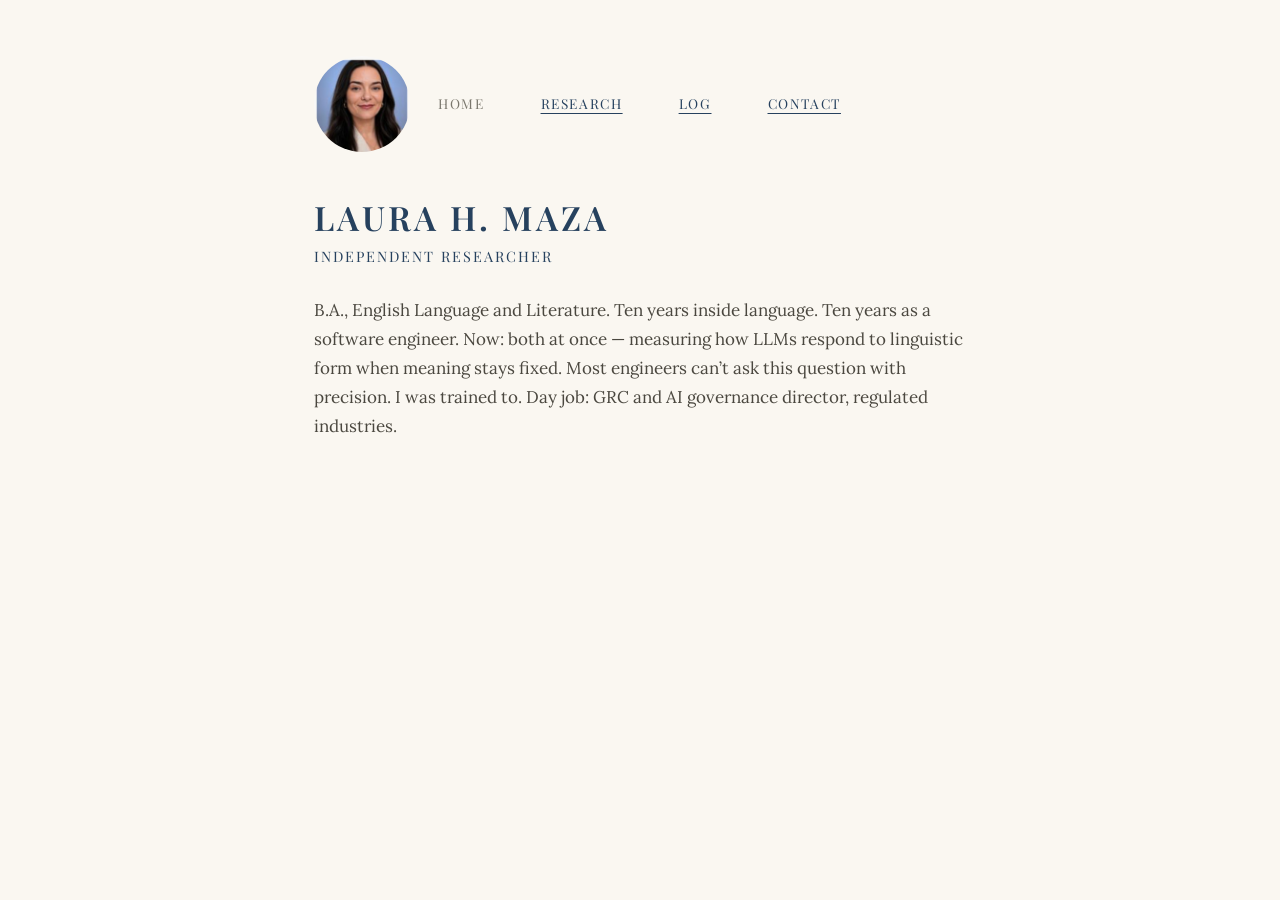
==== index.html @ 7d8aa22d "Initial commit: personal research site — Home, Research, Log, Contact" ====
<!doctype html>
<html lang="en">
<head>
  <meta charset="utf-8">
  <meta name="viewport" content="width=device-width, initial-scale=1">
  <title>Laura H. Maza — Independent Researcher</title>
  <meta name="description" content="Independent researcher and software engineer studying how large language models respond to linguistic form.">
  <link rel="stylesheet" href="style.css">
</head>
<body>
  <main class="page">
    <div class="header-row">
      <img class="avatar" src="photo.jpg" alt="Laura H. Maza">
      <nav class="site-nav" aria-label="Site">
        <a href="index.html" aria-current="page">Home</a>
        <a href="research.html">Research</a>
        <a href="log.html">Log</a>
        <a href="contact.html">Contact</a>
      </nav>
    </div>

    <h1>Laura H. Maza</h1>
    <p class="subtitle">Independent Researcher</p>

    <p>
      B.A., English Language and Literature. Ten years inside language.
      Ten years as a software engineer. Now: both at once &mdash; measuring
      how LLMs respond to linguistic form when meaning stays fixed. Most
      engineers can&rsquo;t ask this question with precision. I was trained to.
      Day job: GRC and AI governance director, regulated industries.
    </p>
  </main>
</body>
</html>
---- style.css ----
@import url('https://fonts.googleapis.com/css2?family=Playfair+Display:wght@500;600&family=Lora:ital,wght@0,400;0,500;1,400&display=swap');

:root {
  --cream: #FAF7F1;
  --navy: #26415E;
  --ink: #4A473F;
  --ink-soft: #7A776D;
  --rule: #E4DFD3;
  --max-width: 700px;
}

* {
  box-sizing: border-box;
}

body {
  margin: 0;
  background: var(--cream);
  color: var(--ink);
  font-family: 'Lora', Georgia, serif;
  font-size: 17px;
  line-height: 1.7;
}

.page {
  max-width: var(--max-width);
  margin: 0 auto;
  padding: 3.5rem 1.5rem 6rem;
}

/* ---- Header (nav + photo, home page) ---- */

.header-row {
  display: flex;
  align-items: center;
  gap: 1.75rem;
  margin-bottom: 2.75rem;
  flex-wrap: wrap;
}

.avatar {
  width: 96px;
  height: 96px;
  border-radius: 50%;
  object-fit: cover;
  flex-shrink: 0;
}

nav.site-nav {
  display: flex;
  gap: 1.75rem;
  flex-wrap: wrap;
}

nav.site-nav a {
  font-family: 'Playfair Display', serif;
  font-size: 0.85rem;
  letter-spacing: 0.12em;
  text-transform: uppercase;
  color: var(--navy);
  text-decoration: underline;
  text-underline-offset: 4px;
  margin-right: 1.75rem;
}

nav.site-nav a:last-child {
  margin-right: 0;
}

nav.site-nav a[aria-current="page"] {
  color: var(--ink-soft);
  text-decoration: none;
}

/* ---- Simple header (non-home pages) ---- */

.simple-nav {
  display: flex;
  gap: 1.75rem;
  flex-wrap: wrap;
  margin-bottom: 3rem;
}

.simple-nav a {
  font-family: 'Playfair Display', serif;
  font-size: 0.8rem;
  letter-spacing: 0.1em;
  text-transform: uppercase;
  color: var(--navy);
  text-decoration: underline;
  text-underline-offset: 4px;
  margin-right: 1.75rem;
}

.simple-nav a:last-child {
  margin-right: 0;
}

.simple-nav a[aria-current="page"] {
  color: var(--ink-soft);
  text-decoration: none;
}

/* ---- Headings ---- */

h1 {
  font-family: 'Playfair Display', serif;
  font-weight: 600;
  font-size: 2.1rem;
  letter-spacing: 0.09em;
  text-transform: uppercase;
  color: var(--navy);
  margin: 0 0 0.35rem;
  line-height: 1.25;
}

.subtitle {
  font-family: 'Playfair Display', serif;
  font-size: 0.9rem;
  letter-spacing: 0.14em;
  text-transform: uppercase;
  color: var(--navy);
  margin: 0 0 1.75rem;
}

h2 {
  font-family: 'Playfair Display', serif;
  font-weight: 500;
  font-size: 0.95rem;
  letter-spacing: 0.12em;
  text-transform: uppercase;
  color: var(--navy);
  margin: 2.5rem 0 0.9rem;
}

/* ---- Body text ---- */

p {
  margin: 0 0 1.15rem;
}

a {
  color: var(--navy);
}

a:hover,
a:focus-visible {
  color: var(--ink-soft);
}

.body-link {
  text-decoration: underline;
  text-underline-offset: 3px;
}

/* ---- Projects (Research page) ---- */

.project {
  margin-bottom: 1.5rem;
}

.project .num {
  color: var(--navy);
  font-weight: 600;
  margin-right: 0.4em;
}

.project .name {
  font-weight: 600;
  color: var(--ink);
}

.project .repo-link {
  display: block;
  margin-top: 0.2rem;
  font-size: 0.92rem;
  text-decoration: underline;
  text-underline-offset: 3px;
}

/* ---- Contact page ---- */

.contact-list {
  list-style: none;
  padding: 0;
  margin: 0;
}

.contact-list li {
  margin-bottom: 1.1rem;
}

.contact-list a,
.contact-email {
  font-family: 'Playfair Display', serif;
  font-size: 0.82rem;
  letter-spacing: 0.08em;
  text-transform: uppercase;
  color: var(--ink);
  text-decoration: underline;
  text-underline-offset: 4px;
  word-break: break-all;
}

@media (max-width: 480px) {
  body {
    font-size: 16px;
  }
  .page {
    padding: 2.5rem 1.25rem 4rem;
  }
  h1 {
    font-size: 1.6rem;
  }
  .header-row {
    gap: 1.25rem;
  }
  .avatar {
    width: 76px;
    height: 76px;
  }
}
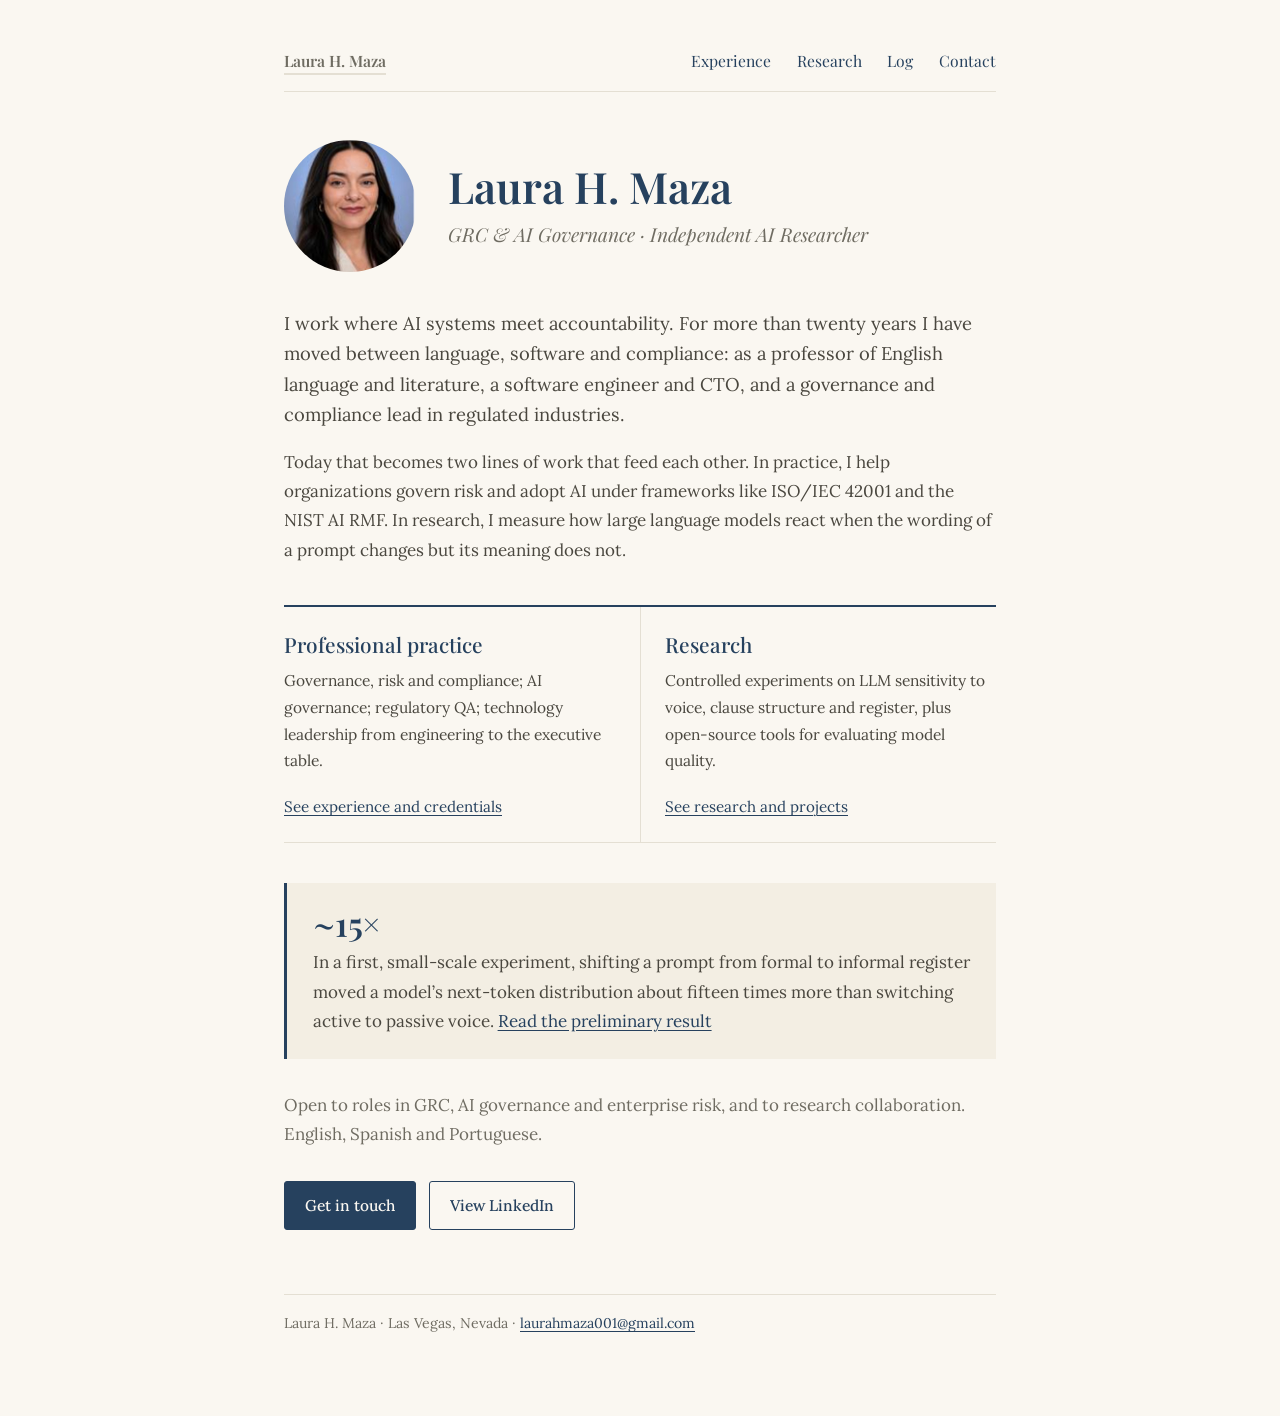
==== commit b1b1d601: "Redesign: Experience page, research findings, Open Graph tags" ====
--- a/index.html
+++ b/index.html
@@ -3,32 +3,83 @@
 <head>
   <meta charset="utf-8">
   <meta name="viewport" content="width=device-width, initial-scale=1">
-  <title>Laura H. Maza — Independent Researcher</title>
-  <meta name="description" content="Independent researcher and software engineer studying how large language models respond to linguistic form.">
+  <title>Laura H. Maza — GRC & AI Governance, AI Research</title>
+  <meta name="description" content="GRC and AI governance professional with 20+ years across compliance, risk and technology leadership, and independent researcher studying how language models respond to linguistic form.">
+  <link rel="canonical" href="https://laurahmaza.com/">
+  <meta property="og:type" content="website">
+  <meta property="og:site_name" content="Laura H. Maza">
+  <meta property="og:title" content="Laura H. Maza — GRC & AI Governance, AI Research">
+  <meta property="og:description" content="GRC and AI governance professional with 20+ years across compliance, risk and technology leadership, and independent researcher studying how language models respond to linguistic form.">
+  <meta property="og:url" content="https://laurahmaza.com/">
+  <meta property="og:image" content="https://laurahmaza.com/photo.jpg">
+  <meta name="twitter:card" content="summary">
+  <link rel="icon" href="data:image/svg+xml,<svg xmlns=%22http://www.w3.org/2000/svg%22 viewBox=%220 0 100 100%22><rect width=%22100%22 height=%22100%22 rx=%2250%22 fill=%22%2326415E%22/><text x=%2250%22 y=%2266%22 font-size=%2248%22 text-anchor=%22middle%22 fill=%22%23FAF7F1%22 font-family=%22Georgia,serif%22>LM</text></svg>">
   <link rel="stylesheet" href="style.css">
 </head>
 <body>
   <main class="page">
-    <div class="header-row">
-      <img class="avatar" src="photo.jpg" alt="Laura H. Maza">
-      <nav class="site-nav" aria-label="Site">
-        <a href="index.html" aria-current="page">Home</a>
-        <a href="research.html">Research</a>
-        <a href="log.html">Log</a>
-        <a href="contact.html">Contact</a>
-      </nav>
+    <nav class="site-nav" aria-label="Site">
+      <a class="home-name" href="index.html" aria-current="page">Laura H. Maza</a>
+      <a href="experience.html">Experience</a>
+      <a href="research.html">Research</a>
+      <a href="log.html">Log</a>
+      <a href="contact.html">Contact</a>
+    </nav>
+
+    <header class="hero">
+      <img class="avatar" src="photo.jpg" alt="Portrait of Laura H. Maza">
+      <div>
+        <h1>Laura H. Maza</h1>
+        <p class="role">GRC &amp; AI Governance &middot; Independent AI Researcher</p>
+      </div>
+    </header>
+
+    <p class="lede">
+      I work where AI systems meet accountability. For more than twenty years I have
+      moved between language, software and compliance: as a professor of English
+      language and literature, a software engineer and CTO, and a governance and
+      compliance lead in regulated industries.
+    </p>
+    <p>
+      Today that becomes two lines of work that feed each other. In practice, I help
+      organizations govern risk and adopt AI under frameworks like ISO/IEC&nbsp;42001
+      and the NIST AI RMF. In research, I measure how large language models react
+      when the wording of a prompt changes but its meaning does not.
+    </p>
+
+    <section class="tracks" aria-label="Areas of work">
+      <div class="track">
+        <h2>Professional practice</h2>
+        <p>Governance, risk and compliance; AI governance; regulatory QA; technology
+        leadership from engineering to the executive table.</p>
+        <a class="go" href="experience.html">See experience and credentials</a>
+      </div>
+      <div class="track">
+        <h2>Research</h2>
+        <p>Controlled experiments on LLM sensitivity to voice, clause structure and
+        register, plus open-source tools for evaluating model quality.</p>
+        <a class="go" href="research.html">See research and projects</a>
+      </div>
+    </section>
+
+    <div class="finding">
+      <span class="figure-num">~15&times;</span>
+      <p>In a first, small-scale experiment, shifting a prompt from formal to informal
+      register moved a model&rsquo;s next-token distribution about fifteen times more
+      than switching active to passive voice.
+      <a href="research.html#finding">Read the preliminary result</a></p>
     </div>
 
-    <h1>Laura H. Maza</h1>
-    <p class="subtitle">Independent Researcher</p>
+    <p class="muted">Open to roles in GRC, AI governance and enterprise risk, and to research collaboration. English, Spanish and Portuguese.</p>
 
-    <p>
-      B.A., English Language and Literature. Ten years inside language.
-      Ten years as a software engineer. Now: both at once &mdash; measuring
-      how LLMs respond to linguistic form when meaning stays fixed. Most
-      engineers can&rsquo;t ask this question with precision. I was trained to.
-      Day job: GRC and AI governance director, regulated industries.
-    </p>
+    <div class="actions">
+      <a class="button primary" href="contact.html">Get in touch</a>
+      <a class="button" href="https://www.linkedin.com/in/laurahmaza/">View LinkedIn</a>
+    </div>
+
+    <footer class="site-footer">
+      Laura H. Maza &middot; Las Vegas, Nevada &middot; <a href="mailto:laurahmaza001@gmail.com">laurahmaza001@gmail.com</a>
+    </footer>
   </main>
 </body>
 </html>
--- a/style.css
+++ b/style.css
@@ -1,222 +1,319 @@
-@import url('https://fonts.googleapis.com/css2?family=Playfair+Display:wght@500;600&family=Lora:ital,wght@0,400;0,500;1,400&display=swap');
+@import url('https://fonts.googleapis.com/css2?family=Playfair+Display:ital,wght@0,500;0,600;1,500&family=Lora:ital,wght@0,400;0,500;0,600;1,400&display=swap');
 
 :root {
   --cream: #FAF7F1;
+  --paper: #F3EEE3;
   --navy: #26415E;
   --ink: #4A473F;
-  --ink-soft: #7A776D;
+  --ink-soft: #6F6C62;
   --rule: #E4DFD3;
-  --max-width: 700px;
-}
-
-* {
-  box-sizing: border-box;
-}
+  --max-width: 760px;
+  --display: 'Playfair Display', Georgia, 'Times New Roman', serif;
+  --text: 'Lora', Georgia, 'Times New Roman', serif;
+}
+
+* { box-sizing: border-box; }
+
+html { -webkit-text-size-adjust: 100%; }
 
 body {
   margin: 0;
   background: var(--cream);
   color: var(--ink);
-  font-family: 'Lora', Georgia, serif;
+  font-family: var(--text);
   font-size: 17px;
-  line-height: 1.7;
+  line-height: 1.72;
 }
 
 .page {
   max-width: var(--max-width);
   margin: 0 auto;
-  padding: 3.5rem 1.5rem 6rem;
-}
-
-/* ---- Header (nav + photo, home page) ---- */
-
-.header-row {
+  padding: 3rem 1.5rem 5rem;
+}
+
+a { color: var(--navy); text-underline-offset: 3px; }
+a:hover { color: var(--ink-soft); }
+a:focus-visible, .button:focus-visible {
+  outline: 2px solid var(--navy);
+  outline-offset: 3px;
+  border-radius: 2px;
+}
+
+/* ---- Navigation ---- */
+
+.site-nav {
   display: flex;
+  flex-wrap: wrap;
+  gap: 0.4rem 1.6rem;
+  padding-bottom: 1rem;
+  margin-bottom: 3rem;
+  border-bottom: 1px solid var(--rule);
+}
+
+.site-nav .home-name {
+  font-family: var(--display);
+  font-weight: 600;
+  color: var(--navy);
+  text-decoration: none;
+  margin-right: auto;
+}
+
+.site-nav a {
+  font-family: var(--display);
+  font-size: 0.98rem;
+  color: var(--navy);
+  text-decoration: none;
+}
+
+.site-nav a:not(.home-name):hover { text-decoration: underline; }
+
+.site-nav a[aria-current="page"] {
+  color: var(--ink-soft);
+  text-decoration: underline;
+  text-decoration-color: var(--rule);
+  text-decoration-thickness: 2px;
+  text-underline-offset: 6px;
+}
+
+/* ---- Type ---- */
+
+h1 {
+  font-family: var(--display);
+  font-weight: 600;
+  font-size: 2.3rem;
+  color: var(--navy);
+  line-height: 1.2;
+  margin: 0 0 0.6rem;
+}
+
+h2 {
+  font-family: var(--display);
+  font-weight: 500;
+  font-size: 1.45rem;
+  color: var(--navy);
+  line-height: 1.3;
+  margin: 3rem 0 1rem;
+}
+
+h3 {
+  font-family: var(--text);
+  font-weight: 600;
+  font-size: 1.02rem;
+  color: var(--ink);
+  margin: 0 0 0.25rem;
+}
+
+p { margin: 0 0 1.15rem; }
+
+.lede {
+  font-size: 1.15rem;
+  line-height: 1.65;
+  color: var(--ink);
+}
+
+.muted { color: var(--ink-soft); }
+.small { font-size: 0.92rem; }
+
+/* ---- Home hero ---- */
+
+.hero {
+  display: grid;
+  grid-template-columns: 132px 1fr;
+  gap: 2rem;
   align-items: center;
-  gap: 1.75rem;
-  margin-bottom: 2.75rem;
-  flex-wrap: wrap;
-}
-
-.avatar {
-  width: 96px;
-  height: 96px;
+  margin-bottom: 2.25rem;
+}
+
+.hero .avatar {
+  width: 132px;
+  height: 132px;
   border-radius: 50%;
   object-fit: cover;
-  flex-shrink: 0;
-}
-
-nav.site-nav {
-  display: flex;
-  gap: 1.75rem;
-  flex-wrap: wrap;
-}
-
-nav.site-nav a {
-  font-family: 'Playfair Display', serif;
-  font-size: 0.85rem;
-  letter-spacing: 0.12em;
-  text-transform: uppercase;
-  color: var(--navy);
-  text-decoration: underline;
-  text-underline-offset: 4px;
-  margin-right: 1.75rem;
-}
-
-nav.site-nav a:last-child {
-  margin-right: 0;
-}
-
-nav.site-nav a[aria-current="page"] {
+}
+
+.hero h1 { font-size: 2.7rem; margin-bottom: 0.3rem; }
+
+.hero .role {
+  font-family: var(--display);
+  font-style: italic;
+  font-size: 1.2rem;
   color: var(--ink-soft);
+  margin: 0;
+}
+
+/* ---- Two tracks ---- */
+
+.tracks {
+  display: grid;
+  grid-template-columns: 1fr 1fr;
+  border-top: 2px solid var(--navy);
+  border-bottom: 1px solid var(--rule);
+  margin: 2.5rem 0;
+}
+
+.track { padding: 1.5rem 1.5rem 1.25rem 0; }
+.track + .track {
+  padding: 1.5rem 0 1.25rem 1.5rem;
+  border-left: 1px solid var(--rule);
+}
+
+.track h2 { margin: 0 0 0.6rem; font-size: 1.3rem; }
+.track p { font-size: 0.97rem; }
+.track .go { font-size: 0.95rem; }
+
+/* ---- Finding callout ---- */
+
+.finding {
+  background: var(--paper);
+  border-left: 3px solid var(--navy);
+  padding: 1.4rem 1.6rem;
+  margin: 2rem 0;
+}
+
+.finding .figure-num {
+  font-family: var(--display);
+  font-size: 2.1rem;
+  font-weight: 600;
+  color: var(--navy);
+  line-height: 1.1;
+  display: block;
+  margin-bottom: 0.4rem;
+}
+
+.finding p:last-child { margin-bottom: 0; }
+
+/* ---- Buttons ---- */
+
+.actions { display: flex; flex-wrap: wrap; gap: 0.8rem; margin-top: 2rem; }
+
+.button {
+  display: inline-block;
+  font-family: var(--text);
+  font-weight: 500;
+  font-size: 0.97rem;
+  padding: 0.65rem 1.25rem;
+  border: 1.5px solid var(--navy);
+  border-radius: 3px;
   text-decoration: none;
-}
-
-/* ---- Simple header (non-home pages) ---- */
-
-.simple-nav {
-  display: flex;
-  gap: 1.75rem;
-  flex-wrap: wrap;
-  margin-bottom: 3rem;
-}
-
-.simple-nav a {
-  font-family: 'Playfair Display', serif;
-  font-size: 0.8rem;
-  letter-spacing: 0.1em;
-  text-transform: uppercase;
-  color: var(--navy);
-  text-decoration: underline;
-  text-underline-offset: 4px;
-  margin-right: 1.75rem;
-}
-
-.simple-nav a:last-child {
-  margin-right: 0;
-}
-
-.simple-nav a[aria-current="page"] {
+  color: var(--navy);
+  background: transparent;
+}
+
+.button.primary { background: var(--navy); color: var(--cream); }
+.button:hover { background: var(--navy); color: var(--cream); }
+.button.primary:hover { background: #1c3149; }
+
+/* ---- Timeline (Experience) ---- */
+
+.timeline { list-style: none; padding: 0; margin: 0; }
+
+.timeline li {
+  display: grid;
+  grid-template-columns: 8.5rem 1fr;
+  gap: 1.25rem;
+  padding: 1.1rem 0;
+  border-top: 1px solid var(--rule);
+}
+
+.timeline li:last-child { border-bottom: 1px solid var(--rule); }
+
+.timeline .years {
+  font-family: var(--display);
+  color: var(--navy);
+  font-size: 1rem;
+  padding-top: 0.05rem;
+}
+
+.timeline .org { color: var(--ink-soft); font-style: italic; }
+.timeline p { margin: 0.35rem 0 0; font-size: 0.97rem; }
+
+/* ---- Two-column lists ---- */
+
+.columns {
+  display: grid;
+  grid-template-columns: 1fr 1fr;
+  gap: 0 2rem;
+}
+
+.plain-list { list-style: none; padding: 0; margin: 0; }
+.plain-list li { padding: 0.45rem 0; border-top: 1px solid var(--rule); }
+
+/* ---- Research ---- */
+
+figure { margin: 1.5rem 0 2rem; }
+figure img {
+  width: 100%;
+  height: auto;
+  display: block;
+  background: #fff;
+  border: 1px solid var(--rule);
+}
+figcaption { font-size: 0.88rem; color: var(--ink-soft); margin-top: 0.5rem; }
+
+.results {
+  width: 100%;
+  border-collapse: collapse;
+  font-size: 0.97rem;
+  margin: 1rem 0 1.5rem;
+}
+.results th, .results td {
+  text-align: left;
+  padding: 0.55rem 0.75rem 0.55rem 0;
+  border-bottom: 1px solid var(--rule);
+}
+.results th { font-weight: 600; color: var(--navy); }
+.results td.num { font-variant-numeric: tabular-nums; }
+
+.project { padding: 1.25rem 0; border-top: 1px solid var(--rule); }
+.project:last-of-type { border-bottom: 1px solid var(--rule); }
+.project h3 { font-family: var(--display); font-weight: 600; font-size: 1.15rem; color: var(--navy); }
+.project .status { font-style: italic; color: var(--ink-soft); font-size: 0.92rem; }
+.project p { margin: 0.3rem 0 0.4rem; }
+
+/* ---- Contact ---- */
+
+.contact-list { list-style: none; padding: 0; margin: 0; }
+.contact-list li {
+  display: grid;
+  grid-template-columns: 7.5rem 1fr;
+  gap: 1rem;
+  padding: 0.7rem 0;
+  border-top: 1px solid var(--rule);
+}
+.contact-list li:last-child { border-bottom: 1px solid var(--rule); }
+.contact-list .label { color: var(--ink-soft); }
+.contact-list a { word-break: break-word; }
+
+/* ---- Footer ---- */
+
+.site-footer {
+  margin-top: 4rem;
+  padding-top: 1rem;
+  border-top: 1px solid var(--rule);
+  font-size: 0.88rem;
   color: var(--ink-soft);
-  text-decoration: none;
-}
-
-/* ---- Headings ---- */
-
-h1 {
-  font-family: 'Playfair Display', serif;
-  font-weight: 600;
-  font-size: 2.1rem;
-  letter-spacing: 0.09em;
-  text-transform: uppercase;
-  color: var(--navy);
-  margin: 0 0 0.35rem;
-  line-height: 1.25;
-}
-
-.subtitle {
-  font-family: 'Playfair Display', serif;
-  font-size: 0.9rem;
-  letter-spacing: 0.14em;
-  text-transform: uppercase;
-  color: var(--navy);
-  margin: 0 0 1.75rem;
-}
-
-h2 {
-  font-family: 'Playfair Display', serif;
-  font-weight: 500;
-  font-size: 0.95rem;
-  letter-spacing: 0.12em;
-  text-transform: uppercase;
-  color: var(--navy);
-  margin: 2.5rem 0 0.9rem;
-}
-
-/* ---- Body text ---- */
-
-p {
-  margin: 0 0 1.15rem;
-}
-
-a {
-  color: var(--navy);
-}
-
-a:hover,
-a:focus-visible {
-  color: var(--ink-soft);
-}
-
-.body-link {
-  text-decoration: underline;
-  text-underline-offset: 3px;
-}
-
-/* ---- Projects (Research page) ---- */
-
-.project {
-  margin-bottom: 1.5rem;
-}
-
-.project .num {
-  color: var(--navy);
-  font-weight: 600;
-  margin-right: 0.4em;
-}
-
-.project .name {
-  font-weight: 600;
-  color: var(--ink);
-}
-
-.project .repo-link {
-  display: block;
-  margin-top: 0.2rem;
-  font-size: 0.92rem;
-  text-decoration: underline;
-  text-underline-offset: 3px;
-}
-
-/* ---- Contact page ---- */
-
-.contact-list {
-  list-style: none;
-  padding: 0;
-  margin: 0;
-}
-
-.contact-list li {
-  margin-bottom: 1.1rem;
-}
-
-.contact-list a,
-.contact-email {
-  font-family: 'Playfair Display', serif;
-  font-size: 0.82rem;
-  letter-spacing: 0.08em;
-  text-transform: uppercase;
-  color: var(--ink);
-  text-decoration: underline;
-  text-underline-offset: 4px;
-  word-break: break-all;
-}
-
-@media (max-width: 480px) {
-  body {
-    font-size: 16px;
-  }
-  .page {
-    padding: 2.5rem 1.25rem 4rem;
-  }
-  h1 {
-    font-size: 1.6rem;
-  }
-  .header-row {
-    gap: 1.25rem;
-  }
-  .avatar {
-    width: 76px;
-    height: 76px;
-  }
-}
+}
+
+/* ---- Small screens ---- */
+
+@media (max-width: 600px) {
+  body { font-size: 16px; }
+  .page { padding: 2rem 1.25rem 3.5rem; }
+  .site-nav { margin-bottom: 2.25rem; }
+  .site-nav .home-name { width: 100%; }
+  .hero { grid-template-columns: 1fr; gap: 1.25rem; }
+  .hero .avatar { width: 104px; height: 104px; }
+  .hero h1 { font-size: 2.1rem; }
+  h1 { font-size: 1.9rem; }
+  .tracks { grid-template-columns: 1fr; }
+  .track, .track + .track { padding: 1.4rem 0 1rem; border-left: 0; }
+  .track + .track { border-top: 1px solid var(--rule); }
+  .timeline li { grid-template-columns: 1fr; gap: 0.15rem; }
+  .columns { grid-template-columns: 1fr; }
+  .contact-list li { grid-template-columns: 1fr; gap: 0; }
+}
+
+@media print {
+  .site-nav, .actions, .site-footer { display: none; }
+  body { background: #fff; }
+}
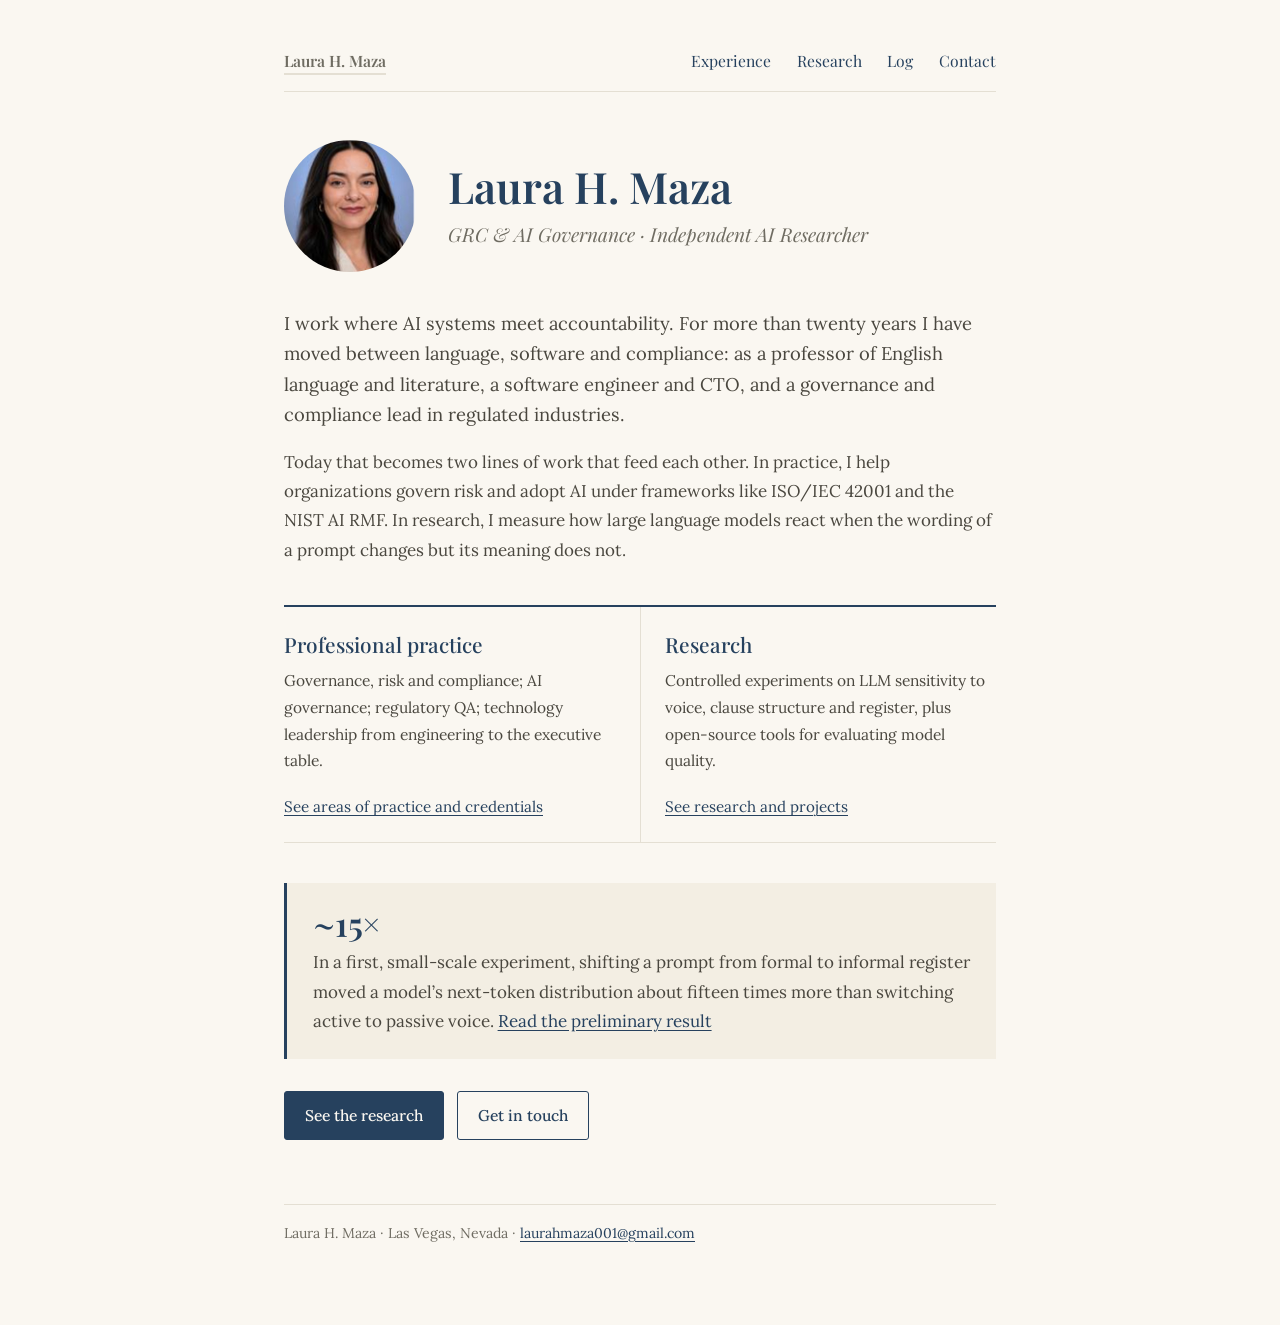
==== commit 4cd13dcd: "Experience: remove career timeline; keep practice areas and credentials" ====
--- a/index.html
+++ b/index.html
@@ -52,7 +52,7 @@
         <h2>Professional practice</h2>
         <p>Governance, risk and compliance; AI governance; regulatory QA; technology
         leadership from engineering to the executive table.</p>
-        <a class="go" href="experience.html">See experience and credentials</a>
+        <a class="go" href="experience.html">See areas of practice and credentials</a>
       </div>
       <div class="track">
         <h2>Research</h2>
@@ -70,11 +70,9 @@
       <a href="research.html#finding">Read the preliminary result</a></p>
     </div>
 
-    <p class="muted">Open to roles in GRC, AI governance and enterprise risk, and to research collaboration. English, Spanish and Portuguese.</p>
-
     <div class="actions">
-      <a class="button primary" href="contact.html">Get in touch</a>
-      <a class="button" href="https://www.linkedin.com/in/laurahmaza/">View LinkedIn</a>
+      <a class="button primary" href="research.html">See the research</a>
+      <a class="button" href="contact.html">Get in touch</a>
     </div>
 
     <footer class="site-footer">
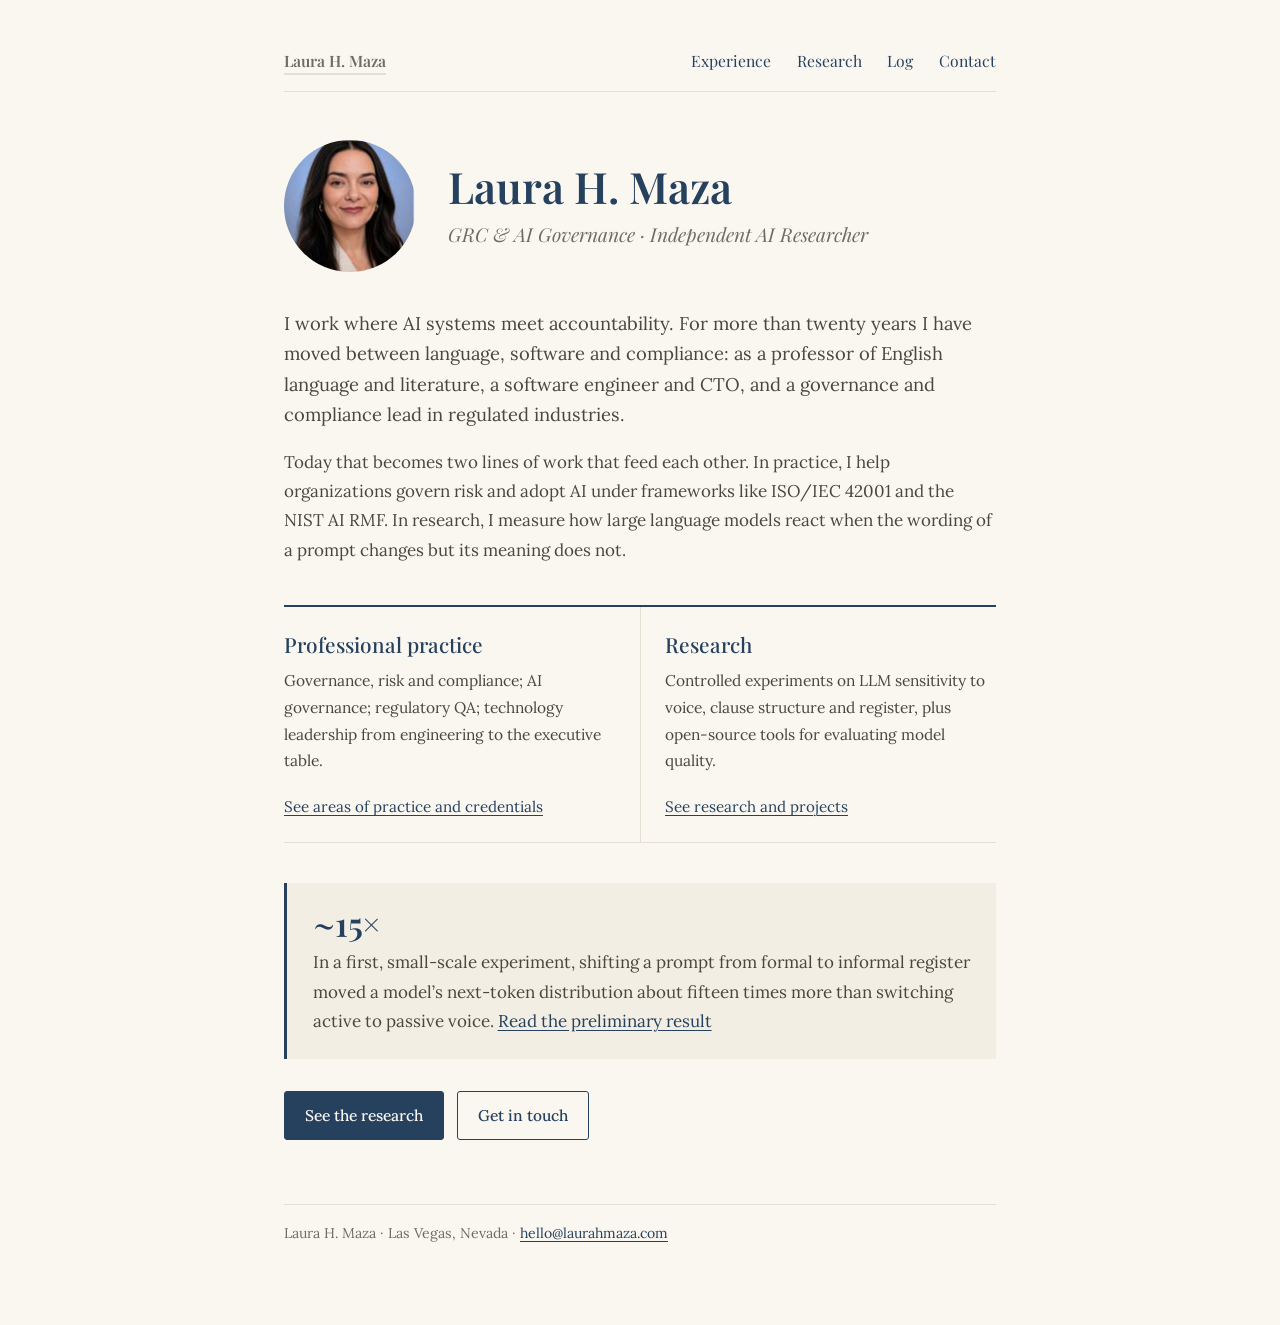
==== commit 4a5629e8: "Use hello@laurahmaza.com as contact email" ====
--- a/index.html
+++ b/index.html
@@ -76,7 +76,7 @@
     </div>
 
     <footer class="site-footer">
-      Laura H. Maza &middot; Las Vegas, Nevada &middot; <a href="mailto:laurahmaza001@gmail.com">laurahmaza001@gmail.com</a>
+      Laura H. Maza &middot; Las Vegas, Nevada &middot; <a href="mailto:hello@laurahmaza.com">hello@laurahmaza.com</a>
     </footer>
   </main>
 </body>
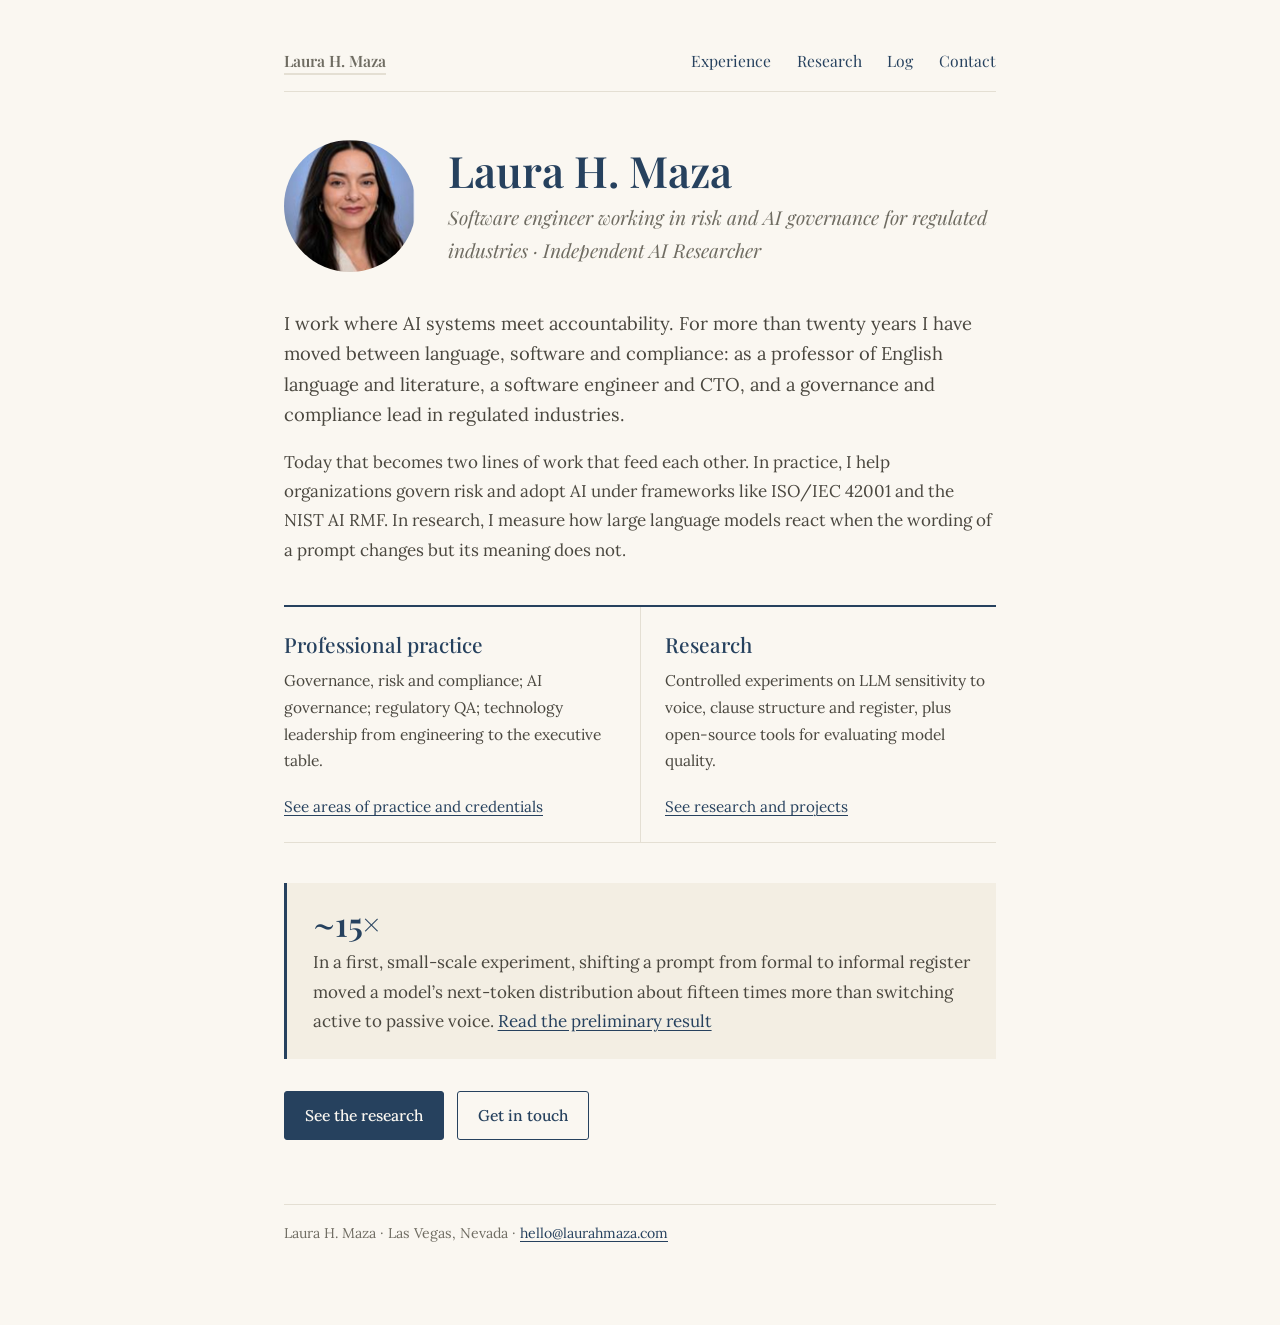
==== commit 8e558064: "Positioning: software engineer working in risk and AI governance for regulated industries" ====
--- a/index.html
+++ b/index.html
@@ -1,15 +1,24 @@
 <!doctype html>
 <html lang="en">
 <head>
+<!-- Google tag (gtag.js) -->
+<script async src="https://www.googletagmanager.com/gtag/js?id=G-HBJV36L8MW"></script>
+<script>
+  window.dataLayer = window.dataLayer || [];
+  function gtag(){dataLayer.push(arguments);}
+  gtag('js', new Date());
+
+  gtag('config', 'G-HBJV36L8MW');
+</script>
   <meta charset="utf-8">
   <meta name="viewport" content="width=device-width, initial-scale=1">
-  <title>Laura H. Maza — GRC & AI Governance, AI Research</title>
-  <meta name="description" content="GRC and AI governance professional with 20+ years across compliance, risk and technology leadership, and independent researcher studying how language models respond to linguistic form.">
+  <title>Laura H. Maza — Software Engineer, Risk & AI Governance</title>
+  <meta name="description" content="Software engineer working in risk and AI governance (GRC) for regulated industries. 20+ years across compliance, risk and technology leadership, and independent research on how language models respond to linguistic form.">
   <link rel="canonical" href="https://laurahmaza.com/">
   <meta property="og:type" content="website">
   <meta property="og:site_name" content="Laura H. Maza">
-  <meta property="og:title" content="Laura H. Maza — GRC & AI Governance, AI Research">
-  <meta property="og:description" content="GRC and AI governance professional with 20+ years across compliance, risk and technology leadership, and independent researcher studying how language models respond to linguistic form.">
+  <meta property="og:title" content="Laura H. Maza — Software Engineer, Risk & AI Governance">
+  <meta property="og:description" content="Software engineer working in risk and AI governance (GRC) for regulated industries. 20+ years across compliance, risk and technology leadership, and independent research on how language models respond to linguistic form.">
   <meta property="og:url" content="https://laurahmaza.com/">
   <meta property="og:image" content="https://laurahmaza.com/photo.jpg">
   <meta name="twitter:card" content="summary">
@@ -30,7 +39,7 @@
       <img class="avatar" src="photo.jpg" alt="Portrait of Laura H. Maza">
       <div>
         <h1>Laura H. Maza</h1>
-        <p class="role">GRC &amp; AI Governance &middot; Independent AI Researcher</p>
+        <p class="role">Software engineer working in risk and AI governance for regulated industries &middot; Independent AI Researcher</p>
       </div>
     </header>
 
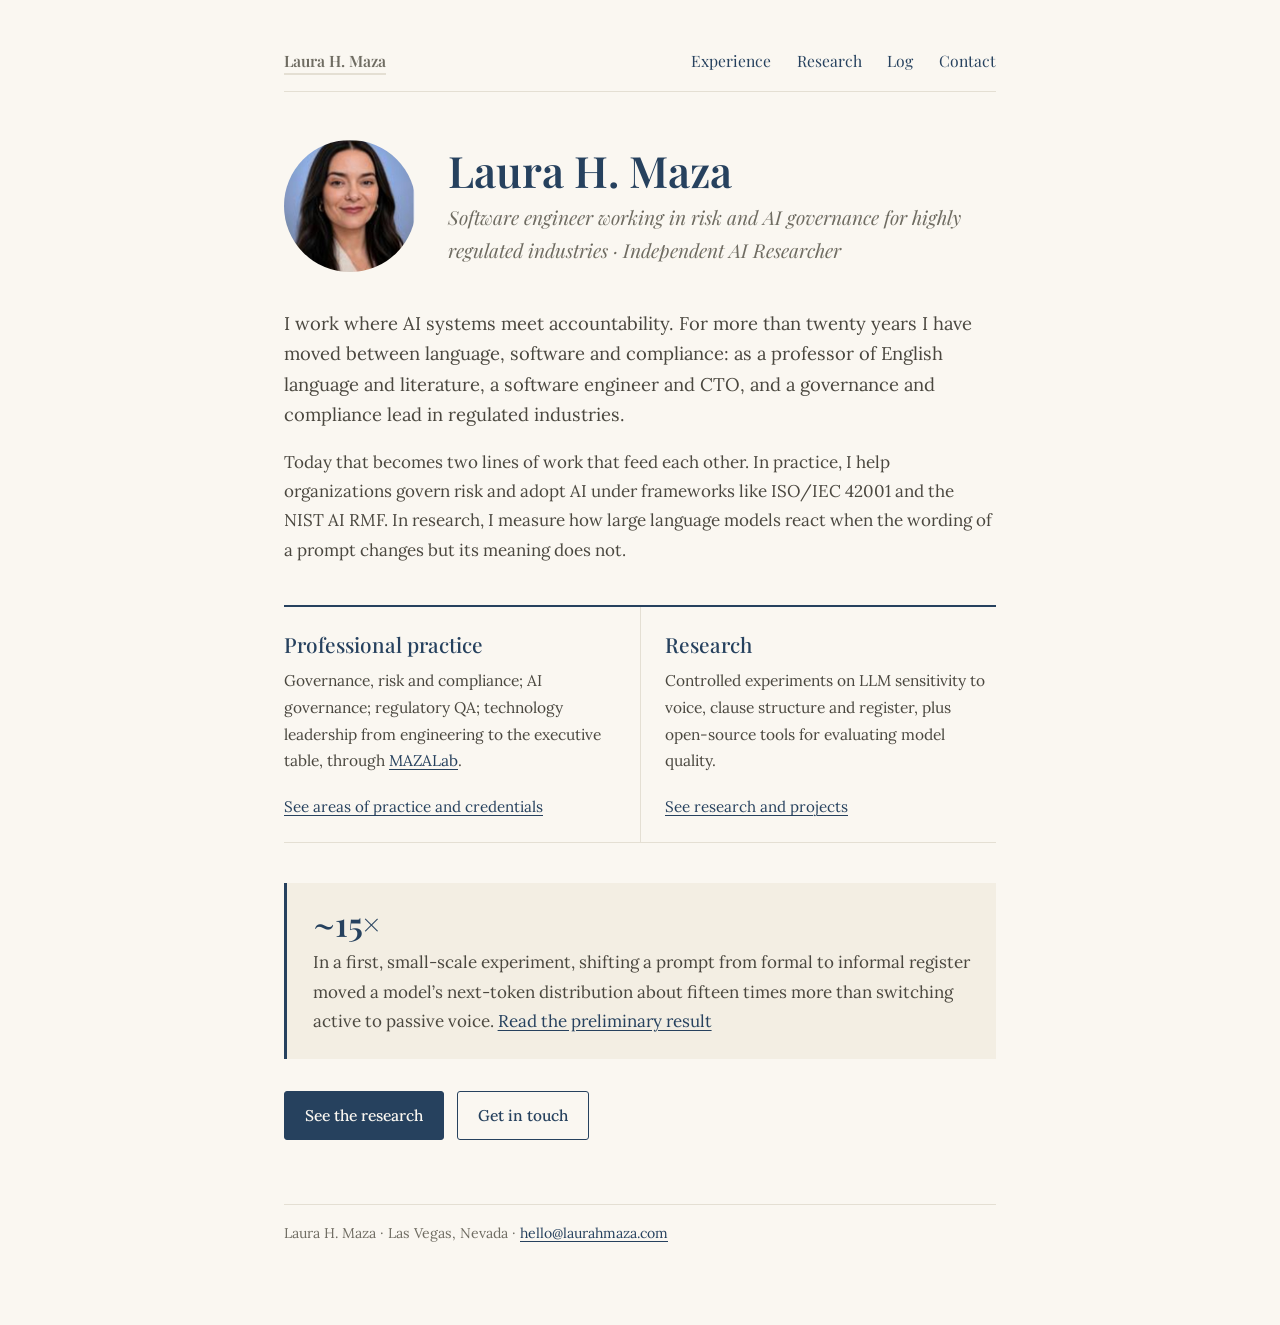
==== commit e1babea7: "Highly regulated industries, MAZALab links, hidden /meet page" ====
--- a/index.html
+++ b/index.html
@@ -13,12 +13,12 @@
   <meta charset="utf-8">
   <meta name="viewport" content="width=device-width, initial-scale=1">
   <title>Laura H. Maza — Software Engineer, Risk & AI Governance</title>
-  <meta name="description" content="Software engineer working in risk and AI governance (GRC) for regulated industries. 20+ years across compliance, risk and technology leadership, and independent research on how language models respond to linguistic form.">
+  <meta name="description" content="Software engineer working in risk and AI governance (GRC) for highly regulated industries. 20+ years across compliance, risk and technology leadership, and independent research on how language models respond to linguistic form.">
   <link rel="canonical" href="https://laurahmaza.com/">
   <meta property="og:type" content="website">
   <meta property="og:site_name" content="Laura H. Maza">
   <meta property="og:title" content="Laura H. Maza — Software Engineer, Risk & AI Governance">
-  <meta property="og:description" content="Software engineer working in risk and AI governance (GRC) for regulated industries. 20+ years across compliance, risk and technology leadership, and independent research on how language models respond to linguistic form.">
+  <meta property="og:description" content="Software engineer working in risk and AI governance (GRC) for highly regulated industries. 20+ years across compliance, risk and technology leadership, and independent research on how language models respond to linguistic form.">
   <meta property="og:url" content="https://laurahmaza.com/">
   <meta property="og:image" content="https://laurahmaza.com/photo.jpg">
   <meta name="twitter:card" content="summary">
@@ -39,7 +39,7 @@
       <img class="avatar" src="photo.jpg" alt="Portrait of Laura H. Maza">
       <div>
         <h1>Laura H. Maza</h1>
-        <p class="role">Software engineer working in risk and AI governance for regulated industries &middot; Independent AI Researcher</p>
+        <p class="role">Software engineer working in risk and AI governance for highly regulated industries &middot; Independent AI Researcher</p>
       </div>
     </header>
 
@@ -60,7 +60,7 @@
       <div class="track">
         <h2>Professional practice</h2>
         <p>Governance, risk and compliance; AI governance; regulatory QA; technology
-        leadership from engineering to the executive table.</p>
+        leadership from engineering to the executive table, through <a href="https://mazalab.com">MAZALab</a>.</p>
         <a class="go" href="experience.html">See areas of practice and credentials</a>
       </div>
       <div class="track">
